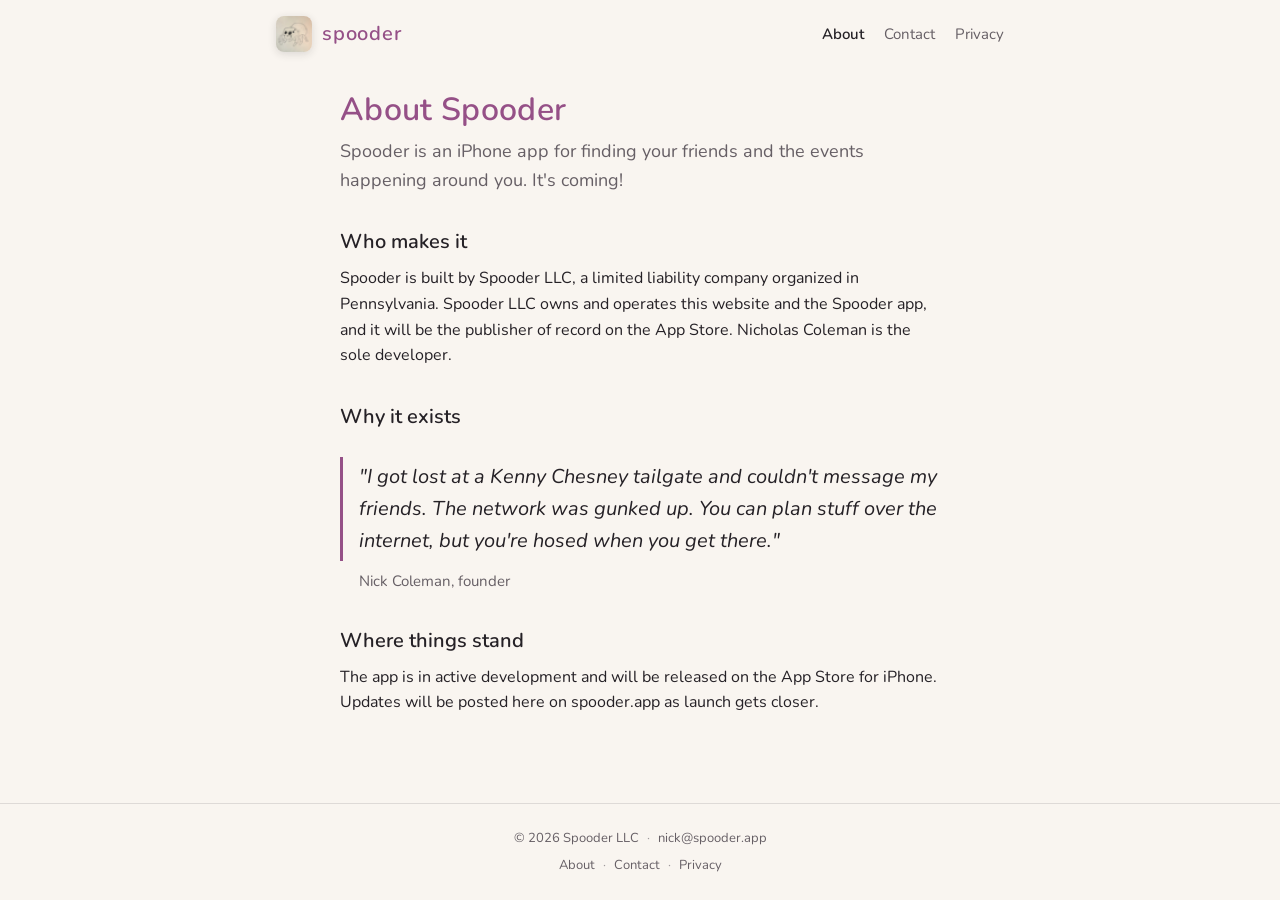
==== about/index.html @ c84680a2 "Build out site for Apple organization verification Add About, Contact, Privacy, and 404 pages with s" ====
<!doctype html>
<html lang="en">
<head>
<meta charset="utf-8">
<meta name="viewport" content="width=device-width, initial-scale=1">
<link rel="icon" type="image/png" sizes="32x32" href="/favicon-32.png">
<link rel="icon" type="image/png" sizes="16x16" href="/favicon-16.png">
<link rel="apple-touch-icon" href="/apple-touch-icon.png">
<meta name="theme-color" content="#F9F5F0" media="(prefers-color-scheme: light)">
<meta name="theme-color" content="#14110F" media="(prefers-color-scheme: dark)">
<link rel="preconnect" href="https://fonts.googleapis.com">
<link rel="preconnect" href="https://fonts.gstatic.com" crossorigin>
<link href="https://fonts.googleapis.com/css2?family=Nunito:wght@400;600&display=swap" rel="stylesheet">
<link rel="stylesheet" href="/styles.css">
<title>About — spooder</title>
<meta name="description" content="Spooder LLC is a Pennsylvania company building Spooder, an iPhone app for finding friends and events nearby.">
<link rel="canonical" href="https://spooder.app/about/">
<meta property="og:title" content="About Spooder">
<meta property="og:description" content="Spooder LLC is a Pennsylvania company building Spooder, an iPhone app for finding friends and events nearby.">
<meta property="og:url" content="https://spooder.app/about/">
<meta property="og:image" content="https://spooder.app/icon-512.png">
<meta property="og:type" content="website">
</head>
<body>
  <header class="site-header">
    <a class="brand" href="/"><img src="/favicon-32.png" width="36" height="36" alt="">spooder</a>
    <nav class="site-nav" aria-label="Site">
      <a href="/about/" aria-current="page">About</a>
      <a href="/contact/">Contact</a>
      <a href="/privacy/">Privacy</a>
    </nav>
  </header>
  <main class="page">
    <h1>About Spooder</h1>
    <p class="lede">Spooder is an iPhone app for finding your friends and the events happening around you. It's coming!</p>

    <h2>Who makes it</h2>
    <p>Spooder is built by Spooder LLC, a limited liability company organized in Pennsylvania. Spooder LLC owns and operates this website and the Spooder app, and it will be the publisher of record on the App Store. Nicholas Coleman is the sole developer.</p>

    <h2>Why it exists</h2>
    <figure class="quote">
      <blockquote>"I got lost at a Kenny Chesney tailgate and couldn't message my friends. The network was gunked up. You can plan stuff over the internet, but you're hosed when you get there."</blockquote>
      <figcaption>Nick Coleman, founder</figcaption>
    </figure>

    <h2>Where things stand</h2>
    <p>The app is in active development and will be released on the App Store for iPhone. Updates will be posted here on spooder.app as launch gets closer.</p>
  </main>
  <footer class="site-footer">
    <p>© 2026 Spooder LLC<span class="sep">·</span><a href="mailto:nick@spooder.app">nick@spooder.app</a></p>
    <p><a href="/about/">About</a><span class="sep">·</span><a href="/contact/">Contact</a><span class="sep">·</span><a href="/privacy/">Privacy</a></p>
  </footer>
</body>
</html>
---- styles.css ----
:root {
  --parchment: #F9F5F0;
  --walnut: #252126;
  --stone: #665F65;
  --accent: #955087;
  --glow: rgba(149, 80, 135, 0.10);
  --web-opacity: 0.05;
  --icon-shadow: rgba(37, 33, 38, 0.14);
  --rule: rgba(102, 95, 101, 0.18);
}
@media (prefers-color-scheme: dark) {
  :root {
    --parchment: #14110F;
    --walnut: #F4EBDF;
    --stone: #A89E94;
    --accent: #C476B4;
    --glow: rgba(196, 118, 180, 0.10);
    --web-opacity: 0.07;
    --icon-shadow: rgba(0, 0, 0, 0.55);
    --rule: rgba(168, 158, 148, 0.22);
  }
}

* { margin: 0; padding: 0; box-sizing: border-box; }

html { -webkit-text-size-adjust: 100%; }

body {
  font-family: "Nunito", -apple-system, BlinkMacSystemFont, "Segoe UI", sans-serif;
  background: var(--parchment);
  color: var(--walnut);
  display: flex;
  flex-direction: column;
  min-height: 100svh;
  line-height: 1.6;
}

a { color: var(--accent); text-decoration: none; }
a:hover, a:focus-visible { text-decoration: underline; text-underline-offset: 0.15em; }

/* Header */
.site-header {
  position: relative;
  display: flex;
  align-items: center;
  justify-content: space-between;
  gap: 1rem;
  padding: 1rem 1.25rem;
  max-width: 48rem;
  width: 100%;
  margin: 0 auto;
}
.brand {
  display: inline-flex;
  align-items: center;
  gap: 0.625rem;
  color: var(--accent);
  font-weight: 600;
  font-size: 1.25rem;
  letter-spacing: 0.04em;
}
.brand img {
  width: 36px;
  height: 36px;
  border-radius: 22.5%;
  box-shadow: 0 2px 8px var(--icon-shadow);
}
.site-nav { display: flex; gap: 1.25rem; font-size: 0.9375rem; }
.site-nav a { color: var(--stone); }
.site-nav a[aria-current="page"] { color: var(--walnut); font-weight: 600; }

/* Home hero */
.glow, .web {
  position: fixed;
  inset: 0;
  pointer-events: none;
  z-index: -1;
}
.glow { background: radial-gradient(circle at 50% 44%, var(--glow) 0%, transparent 58%); }
.web { width: 100%; height: 100%; color: var(--stone); opacity: var(--web-opacity); }

.hero {
  margin: auto;
  display: flex;
  flex-direction: column;
  align-items: center;
  text-align: center;
  padding: 2rem 1.5rem;
  position: relative;
}
.icon {
  width: 160px;
  height: 160px;
  border-radius: 22.5%;
  border: 1px solid var(--rule);
  box-shadow: 0 12px 32px var(--icon-shadow);
  display: block;
}
.hero h1 {
  margin-top: 2rem;
  font-size: 2.75rem;
  font-weight: 600;
  letter-spacing: 0.04em;
  color: var(--accent);
  line-height: 1;
}
.tagline {
  margin-top: 0.875rem;
  font-size: 1.125rem;
  color: var(--stone);
  max-width: 24rem;
}
.subline { margin-top: 0.5rem; font-size: 1rem; color: var(--stone); }
.maker { margin-top: 2.5rem; font-size: 1rem; color: var(--stone); }

/* Inner pages */
.page {
  width: 100%;
  max-width: 40rem;
  margin: 0 auto;
  padding: 1.5rem 1.25rem 3rem;
  flex: 1;
}
.page h1 {
  font-size: 2rem;
  font-weight: 600;
  color: var(--accent);
  line-height: 1.15;
  letter-spacing: 0.01em;
  margin-bottom: 0.5rem;
}
.page h2 {
  font-size: 1.25rem;
  font-weight: 600;
  margin: 2rem 0 0.5rem;
}
.page a:not(.big-link) {
  text-decoration: underline;
  text-decoration-thickness: 1px;
  text-underline-offset: 0.15em;
}
.page p, .page ul { margin-bottom: 1rem; }
.page ul { padding-left: 1.25rem; }
.page li { margin-bottom: 0.375rem; }
.lede { font-size: 1.125rem; color: var(--stone); margin-bottom: 1.5rem; }
.meta { font-size: 0.875rem; color: var(--stone); margin-bottom: 1.5rem; }
.note {
  font-size: 0.9375rem;
  color: var(--stone);
  border-left: 3px solid var(--accent);
  padding: 0.25rem 0 0.25rem 0.875rem;
  margin-bottom: 1.5rem;
}
.quote { margin: 1.5rem 0; }
.quote blockquote {
  font-size: 1.25rem;
  font-style: italic;
  color: var(--walnut);
  border-left: 3px solid var(--accent);
  padding: 0.25rem 0 0.25rem 1rem;
}
.quote figcaption {
  margin-top: 0.5rem;
  padding-left: calc(1rem + 3px);
  font-size: 0.9375rem;
  color: var(--stone);
}
.not-found { text-align: center; padding-top: 3rem; }
.not-found .icon { margin: 0 auto 1.5rem; width: 112px; height: 112px; }
.big-link {
  display: inline-block;
  font-size: 1.5rem;
  font-weight: 600;
  margin: 0.5rem 0 1.5rem;
  word-break: break-all;
}

/* Footer */
.site-footer {
  position: relative;
  text-align: center;
  padding: 1.5rem 1.25rem;
  font-size: 0.8125rem;
  color: var(--stone);
  border-top: 1px solid var(--rule);
}
.site-footer a { color: var(--stone); }
.site-footer .sep { margin: 0 0.5rem; opacity: 0.6; }
.site-footer p + p { margin-top: 0.375rem; }

@media (max-width: 420px) {
  .icon { width: 128px; height: 128px; }
  .hero h1 { font-size: 2.25rem; }
  .tagline { font-size: 1rem; }
  .page h1 { font-size: 1.75rem; }
  .big-link { font-size: 1.25rem; }
  .site-nav { gap: 0.875rem; font-size: 0.875rem; }
}

@media (prefers-reduced-motion: no-preference) {
  .rise {
    opacity: 0;
    transform: translateY(10px);
    animation: rise 0.7s cubic-bezier(0.22, 1, 0.36, 1) forwards;
  }
  .rise:nth-child(2) { animation-delay: 0.15s; }
  .rise:nth-child(3) { animation-delay: 0.3s; }
  .rise:nth-child(4) { animation-delay: 0.45s; }
  .rise:nth-child(5) { animation-delay: 0.6s; }
  @keyframes rise { to { opacity: 1; transform: none; } }
  .web { opacity: 0; animation: spin-web 1.6s ease-out 0.2s forwards; }
  @keyframes spin-web { to { opacity: var(--web-opacity); } }
}
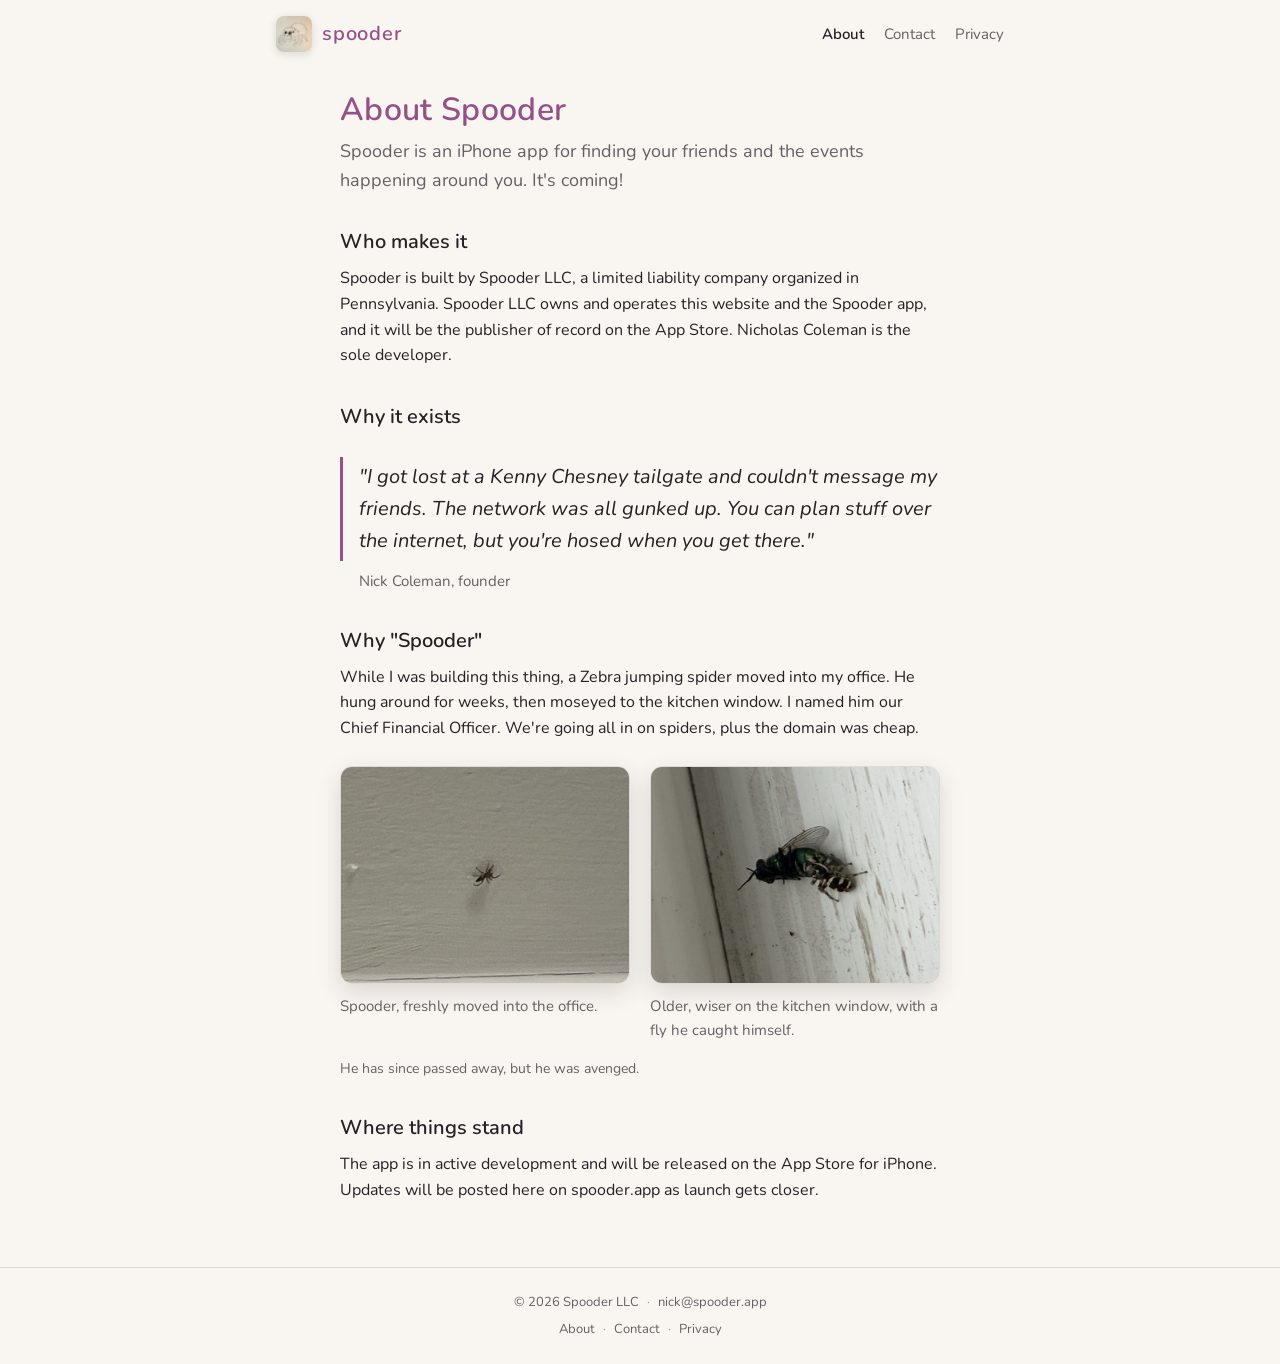
==== commit 4a30f8bf: "Clarify public content in privacy policy; add Spooder's origin story Privacy: split "Your messages" " ====
--- a/about/index.html
+++ b/about/index.html
@@ -39,9 +39,23 @@
 
     <h2>Why it exists</h2>
     <figure class="quote">
-      <blockquote>"I got lost at a Kenny Chesney tailgate and couldn't message my friends. The network was gunked up. You can plan stuff over the internet, but you're hosed when you get there."</blockquote>
+      <blockquote>"I got lost at a Kenny Chesney tailgate and couldn't message my friends. The network was all gunked up. You can plan stuff over the internet, but you're hosed when you get there."</blockquote>
       <figcaption>Nick Coleman, founder</figcaption>
     </figure>
+
+    <h2>Why "Spooder"</h2>
+    <p>While I was building this thing, a Zebra jumping spider moved into my office. He hung around for weeks, then moseyed to the kitchen window. I named him our Chief Financial Officer. We're going all in on spiders, plus the domain was cheap.</p>
+    <div class="photos">
+      <figure class="photo">
+        <img src="/spooder-young.jpg" width="1400" height="1050" alt="A very small jumping spider on a pale painted wall" loading="lazy">
+        <figcaption>Spooder, freshly moved into the office.</figcaption>
+      </figure>
+      <figure class="photo">
+        <img src="/spooder-old.jpg" width="1400" height="1050" alt="A striped jumping spider holding a green fly on a white window sill" loading="lazy">
+        <figcaption>Older, wiser on the kitchen window, with a fly he caught himself.</figcaption>
+      </figure>
+    </div>
+    <p class="meta">He has since passed away, but he was avenged.</p>
 
     <h2>Where things stand</h2>
     <p>The app is in active development and will be released on the App Store for iPhone. Updates will be posted here on spooder.app as launch gets closer.</p>
--- a/styles.css
+++ b/styles.css
@@ -162,6 +162,26 @@
 .quote figcaption {
   margin-top: 0.5rem;
   padding-left: calc(1rem + 3px);
+  font-size: 0.9375rem;
+  color: var(--stone);
+}
+.photos {
+  display: grid;
+  grid-template-columns: repeat(auto-fit, minmax(14rem, 1fr));
+  gap: 1.25rem;
+  margin: 1.5rem 0 1rem;
+}
+.photo { margin: 0; }
+.photo img {
+  display: block;
+  width: 100%;
+  height: auto;
+  border-radius: 12px;
+  border: 1px solid var(--rule);
+  box-shadow: 0 8px 24px var(--icon-shadow);
+}
+.photo figcaption {
+  margin-top: 0.625rem;
   font-size: 0.9375rem;
   color: var(--stone);
 }
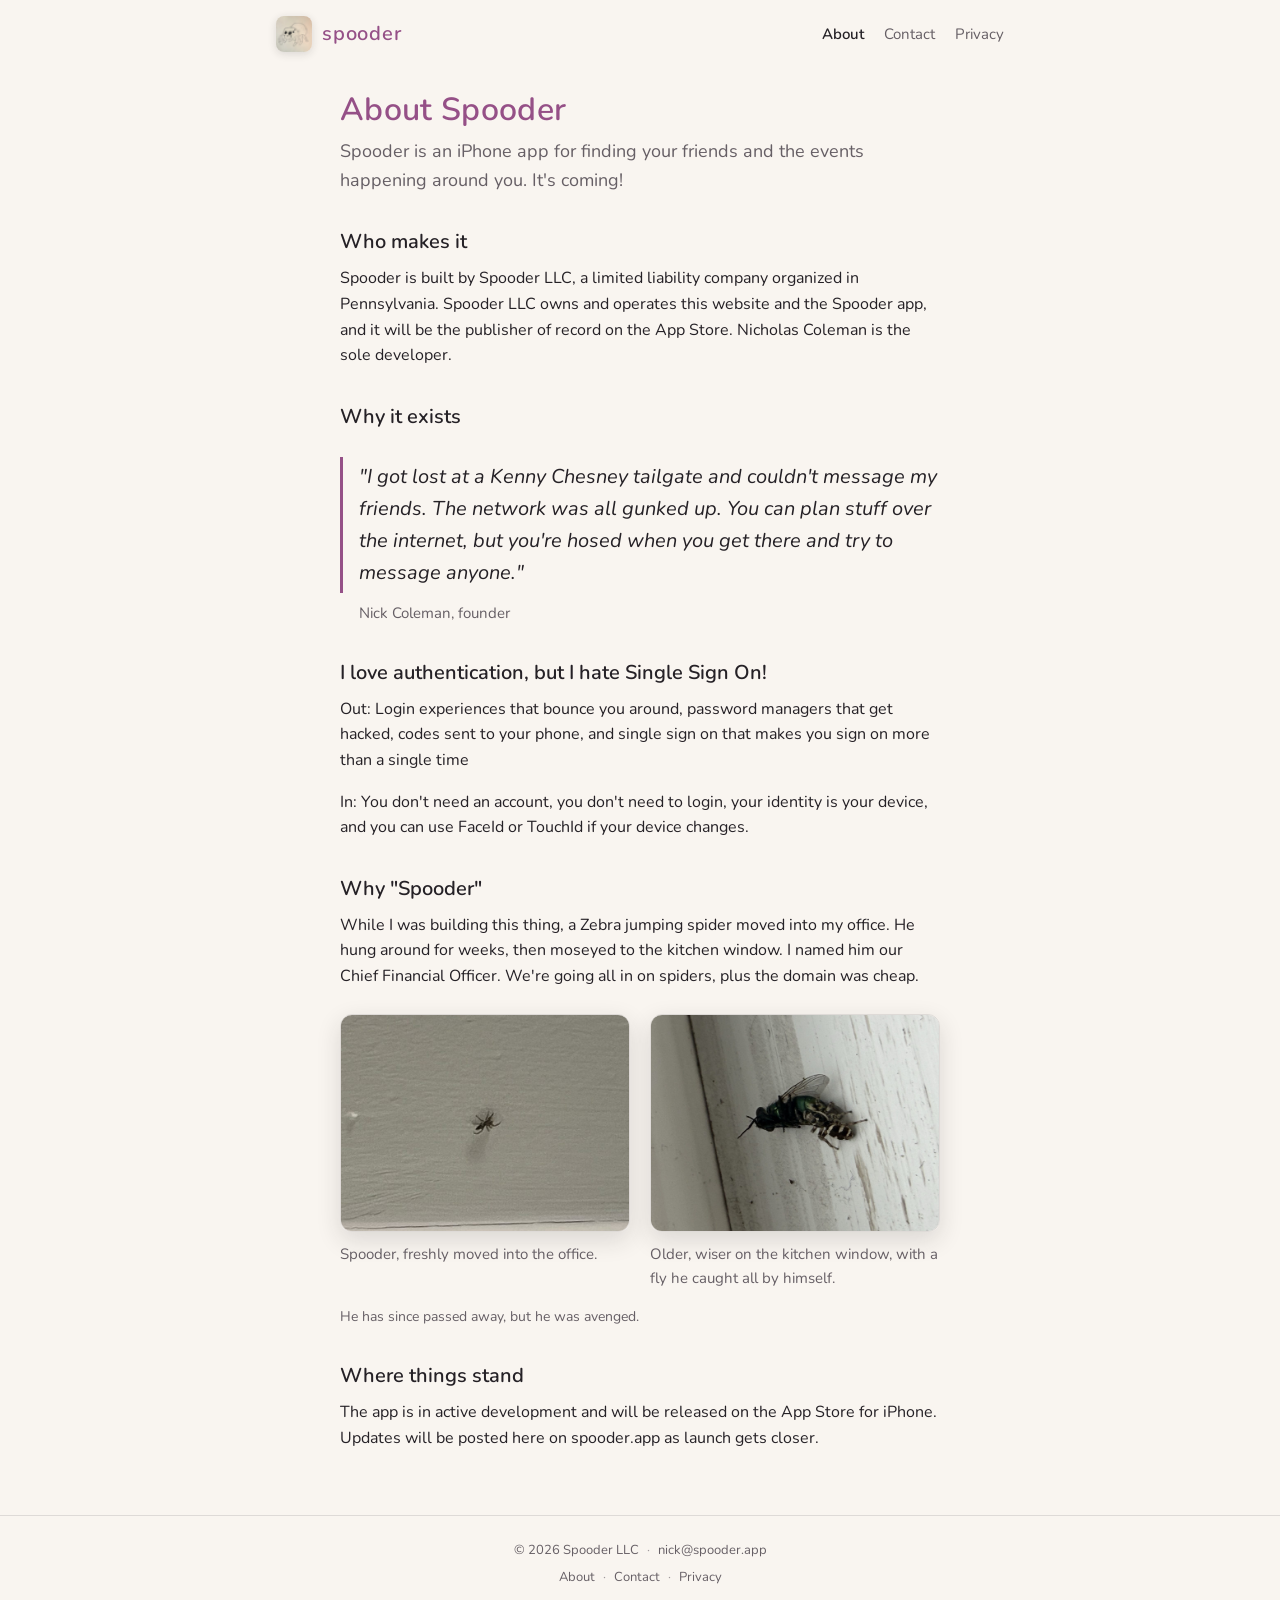
==== commit 929781fa: "Update about us page to make it more about me" ====
--- a/about/index.html
+++ b/about/index.html
@@ -39,11 +39,15 @@
 
     <h2>Why it exists</h2>
     <figure class="quote">
-      <blockquote>"I got lost at a Kenny Chesney tailgate and couldn't message my friends. The network was all gunked up. You can plan stuff over the internet, but you're hosed when you get there."</blockquote>
+      <blockquote>"I got lost at a Kenny Chesney tailgate and couldn't message my friends. The network was all gunked up. You can plan stuff over the internet, but you're hosed when you get there and try to message anyone."</blockquote>
       <figcaption>Nick Coleman, founder</figcaption>
     </figure>
 
-    <h2>Why "Spooder"</h2>
+    <h2>I love authentication, but I hate Single Sign On!</h2>
+    <p>Out: Login experiences that bounce you around, password managers that get hacked, codes sent to your phone, and single sign on that makes you sign on more than a single time</p>
+    <p>In: You don't need an account, you don't need to login, your identity is your device, and you can use FaceId or TouchId if your device changes.</p>
+
+    <h2 id="why-spooder">Why "Spooder"</h2>
     <p>While I was building this thing, a Zebra jumping spider moved into my office. He hung around for weeks, then moseyed to the kitchen window. I named him our Chief Financial Officer. We're going all in on spiders, plus the domain was cheap.</p>
     <div class="photos">
       <figure class="photo">
@@ -52,7 +56,7 @@
       </figure>
       <figure class="photo">
         <img src="/spooder-old.jpg" width="1400" height="1050" alt="A striped jumping spider holding a green fly on a white window sill" loading="lazy">
-        <figcaption>Older, wiser on the kitchen window, with a fly he caught himself.</figcaption>
+        <figcaption>Older, wiser on the kitchen window, with a fly he caught all by himself.</figcaption>
       </figure>
     </div>
     <p class="meta">He has since passed away, but he was avenged.</p>
--- a/styles.css
+++ b/styles.css
@@ -23,7 +23,7 @@
 
 * { margin: 0; padding: 0; box-sizing: border-box; }
 
-html { -webkit-text-size-adjust: 100%; }
+html { -webkit-text-size-adjust: 100%; overflow-x: clip; }
 
 body {
   font-family: "Nunito", -apple-system, BlinkMacSystemFont, "Segoe UI", sans-serif;
@@ -116,6 +116,7 @@
 /* Inner pages */
 .page {
   width: 100%;
+  min-width: 0;
   max-width: 40rem;
   margin: 0 auto;
   padding: 1.5rem 1.25rem 3rem;
@@ -167,14 +168,16 @@
 }
 .photos {
   display: grid;
-  grid-template-columns: repeat(auto-fit, minmax(14rem, 1fr));
+  grid-template-columns: repeat(auto-fit, minmax(min(14rem, 100%), 1fr));
+  min-width: 0;
   gap: 1.25rem;
   margin: 1.5rem 0 1rem;
 }
-.photo { margin: 0; }
+.photo { margin: 0; min-width: 0; max-width: 100%; }
 .photo img {
   display: block;
   width: 100%;
+  max-width: 100%;
   height: auto;
   border-radius: 12px;
   border: 1px solid var(--rule);
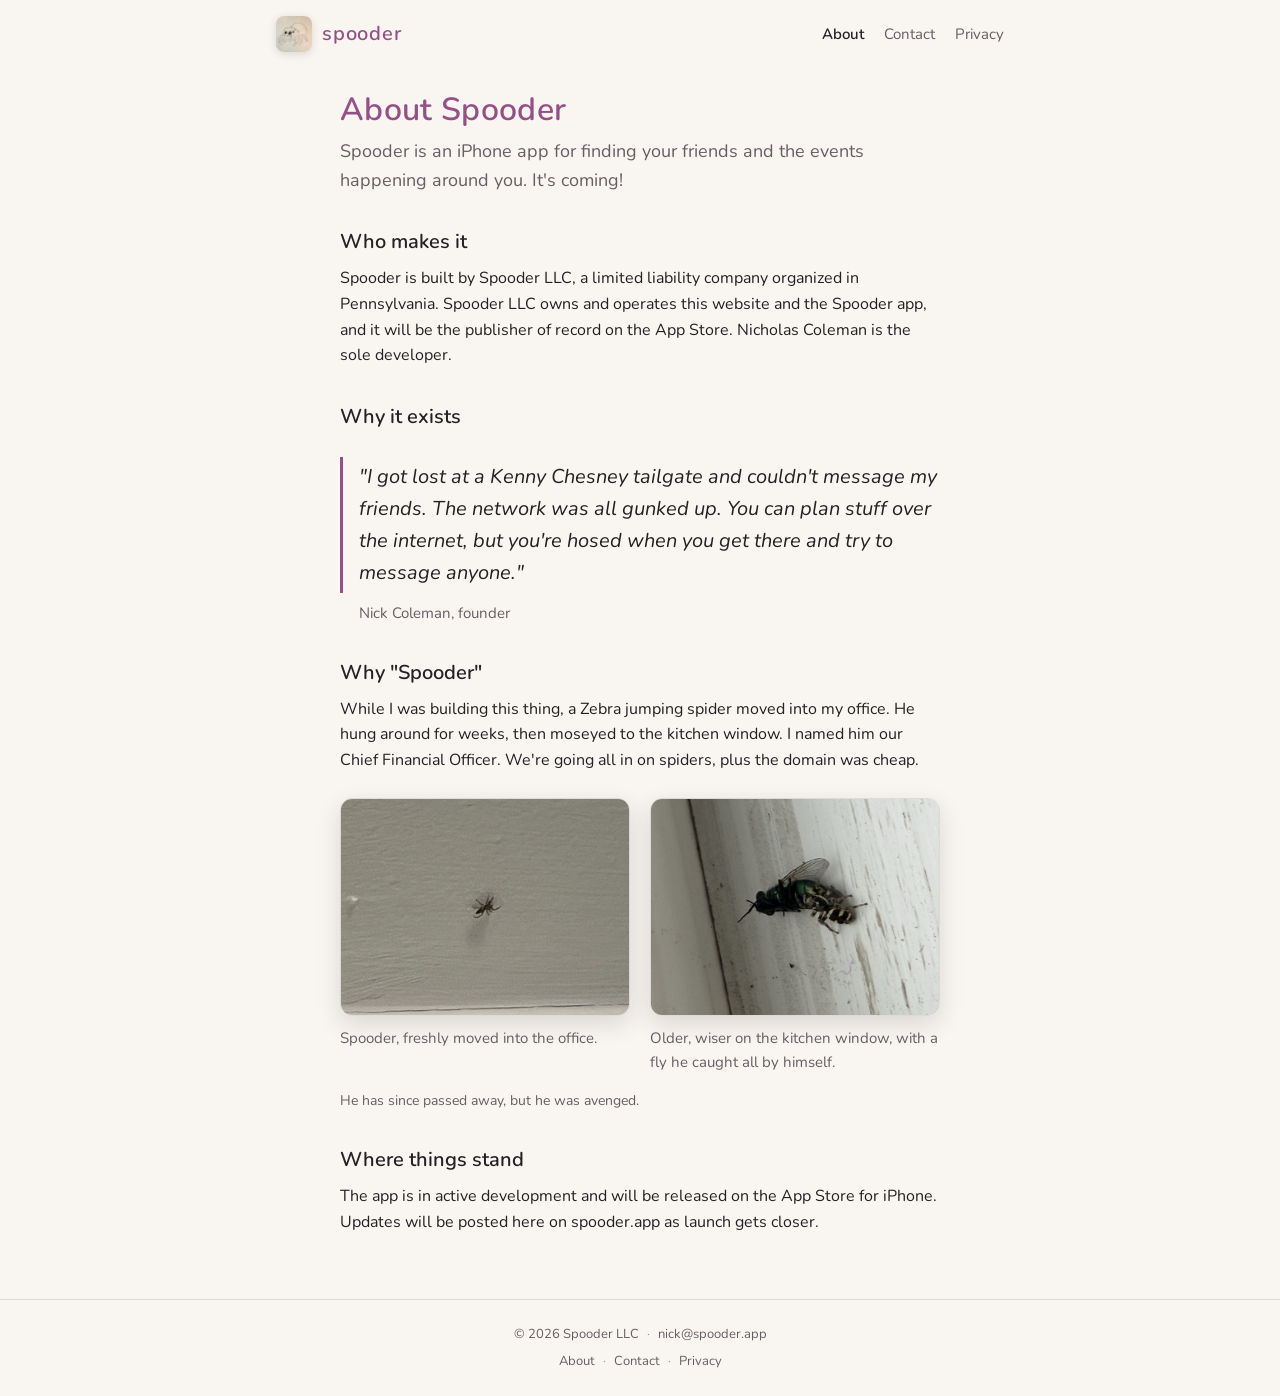
==== commit 65037b2c: "Remove SSO bit for now" ====
--- a/about/index.html
+++ b/about/index.html
@@ -43,10 +43,6 @@
       <figcaption>Nick Coleman, founder</figcaption>
     </figure>
 
-    <h2>I love authentication, but I hate Single Sign On!</h2>
-    <p>Out: Login experiences that bounce you around, password managers that get hacked, codes sent to your phone, and single sign on that makes you sign on more than a single time</p>
-    <p>In: You don't need an account, you don't need to login, your identity is your device, and you can use FaceId or TouchId if your device changes.</p>
-
     <h2 id="why-spooder">Why "Spooder"</h2>
     <p>While I was building this thing, a Zebra jumping spider moved into my office. He hung around for weeks, then moseyed to the kitchen window. I named him our Chief Financial Officer. We're going all in on spiders, plus the domain was cheap.</p>
     <div class="photos">
